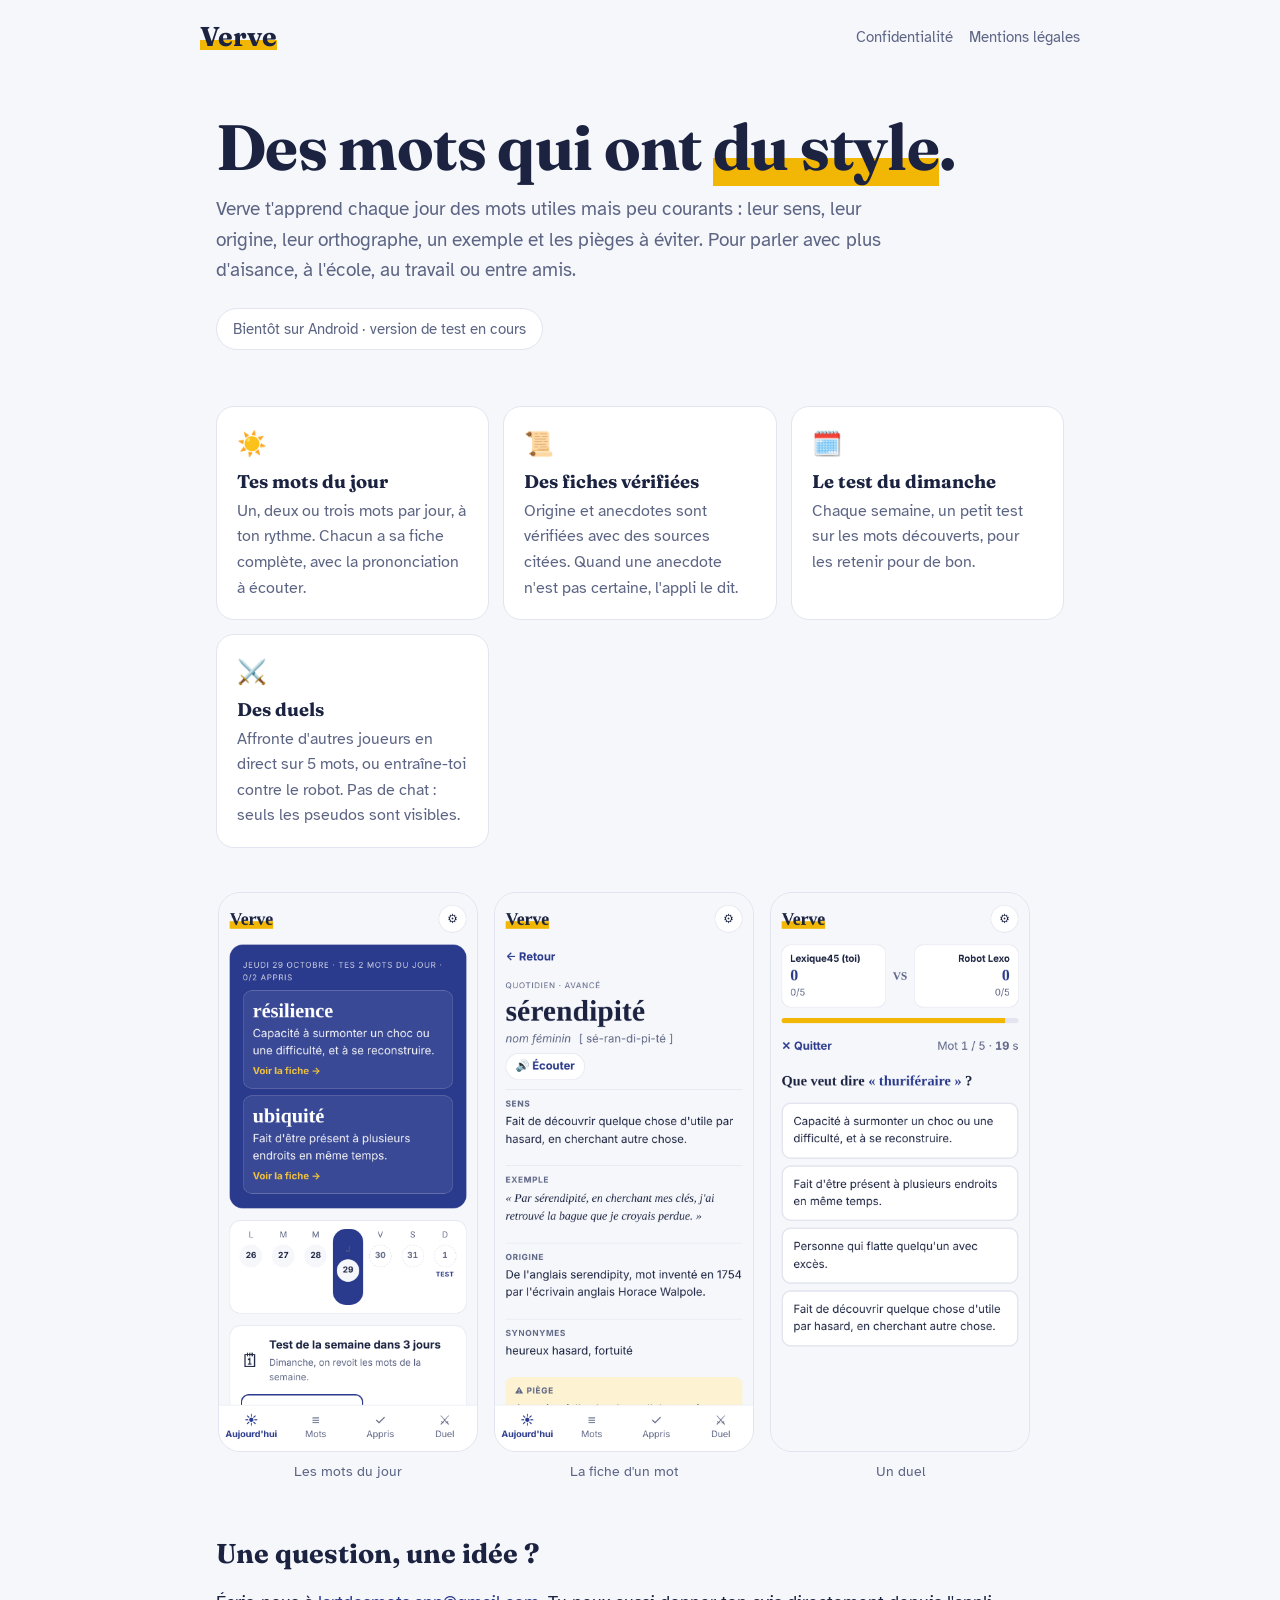
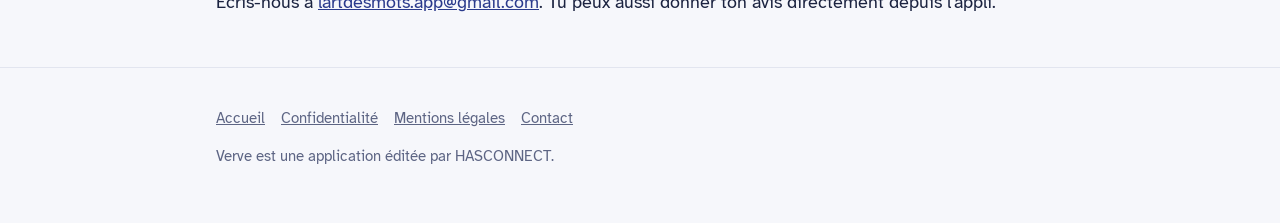
==== index.html @ aa83b2c1 "Site de l'application Verve : présentation, confidentialité, mentions légales Co-Authored-By: Claude" ====
<!doctype html>
<html lang="fr">
<head>
<meta charset="utf-8">
<meta name="viewport" content="width=device-width,initial-scale=1">
<link rel="preconnect" href="https://fonts.googleapis.com">
<link rel="stylesheet" href="https://fonts.googleapis.com/css2?family=Fraunces:opsz,wght@9..144,700&family=Atkinson+Hyperlegible:wght@400;700&display=swap">
<link rel="stylesheet" href="style.css">
<title>Verve – Dis-le !</title>
<meta name="description" content="Verve, l'application pour enrichir son vocabulaire : des mots utiles et peu courants chaque jour, leur origine, un test chaque dimanche et des duels entre joueurs.">
</head>
<body>
<header class="top wrap"><a class="logo" href="./">Verve</a><nav class="top"><a href="confidentialite.html">Confidentialité</a><a href="mentions-legales.html">Mentions légales</a></nav></header>
<main class="wrap">
  <section class="hero">
    <h1>Des mots qui ont <em>du style</em>.</h1>
    <p>Verve t'apprend chaque jour des mots utiles mais peu courants : leur sens, leur origine, leur orthographe, un exemple et les pièges à éviter. Pour parler avec plus d'aisance, à l'école, au travail ou entre amis.</p>
    <span class="badge">Bientôt sur Android · version de test en cours</span>
  </section>

  <div class="feat">
    <div class="card"><span class="ic" aria-hidden="true">☀️</span><h3>Tes mots du jour</h3><p>Un, deux ou trois mots par jour, à ton rythme. Chacun a sa fiche complète, avec la prononciation à écouter.</p></div>
    <div class="card"><span class="ic" aria-hidden="true">📜</span><h3>Des fiches vérifiées</h3><p>Origine et anecdotes sont vérifiées avec des sources citées. Quand une anecdote n'est pas certaine, l'appli le dit.</p></div>
    <div class="card"><span class="ic" aria-hidden="true">🗓️</span><h3>Le test du dimanche</h3><p>Chaque semaine, un petit test sur les mots découverts, pour les retenir pour de bon.</p></div>
    <div class="card"><span class="ic" aria-hidden="true">⚔️</span><h3>Des duels</h3><p>Affronte d'autres joueurs en direct sur 5 mots, ou entraîne-toi contre le robot. Pas de chat : seuls les pseudos sont visibles.</p></div>
  </div>

  <div class="shots" aria-label="Captures d'écran de l'application">
    <figure><img src="img/accueil.png" alt="Écran d'accueil : les deux mots du jour et la semaine" width="390" height="844" loading="lazy"><figcaption>Les mots du jour</figcaption></figure>
    <figure><img src="img/fiche.png" alt="Fiche du mot sérendipité" width="390" height="844" loading="lazy"><figcaption>La fiche d'un mot</figcaption></figure>
    <figure><img src="img/duel.png" alt="Un duel en cours" width="390" height="844" loading="lazy"><figcaption>Un duel</figcaption></figure>
  </div>

  <h2>Une question, une idée ?</h2>
  <p>Écris-nous à <a href="mailto:lartdesmots.app@gmail.com">lartdesmots.app@gmail.com</a>. Tu peux aussi donner ton avis directement depuis l'appli.</p>
</main>
<footer><div class="wrap"><p><a href="./">Accueil</a><a href="confidentialite.html">Confidentialité</a><a href="mentions-legales.html">Mentions légales</a><a href="mailto:lartdesmots.app@gmail.com">Contact</a></p><p>Verve est une application éditée par HASCONNECT.</p></div></footer>
</body>
</html>
---- style.css ----
:root{
  --bg:#f6f7fb; --surface:#ffffff; --ink:#1b2340; --muted:#5d6584; --line:#e2e5ef;
  --accent:#f2b705; --brand:#2a3a8c; --on-brand:#ffffff;
  --display:'Fraunces',Georgia,'Times New Roman',serif;
  --body:'Atkinson Hyperlegible',-apple-system,'Segoe UI',Roboto,sans-serif;
}
@media (prefers-color-scheme:dark){:root:not([data-theme="light"]){
  --bg:#11141f; --surface:#1a1f2e; --ink:#eceef6; --muted:#9aa1bb; --line:#2a3044;
  --accent:#f5c63c; --brand:#9fb0ff; --on-brand:#11141f; color-scheme:dark}}
:root[data-theme="dark"]{
  --bg:#11141f; --surface:#1a1f2e; --ink:#eceef6; --muted:#9aa1bb; --line:#2a3044;
  --accent:#f5c63c; --brand:#9fb0ff; --on-brand:#11141f; color-scheme:dark}
*{box-sizing:border-box}
body{background:var(--bg);color:var(--ink);font:18px/1.6 var(--body);margin:0}
a{color:var(--brand)}
.wrap{max-width:880px;margin:0 auto;padding:0 16px}
header.top{display:flex;align-items:center;justify-content:space-between;gap:12px;padding:22px 0}
.logo{font:700 1.7rem/1 var(--display);color:var(--ink);text-decoration:none;background:linear-gradient(transparent 62%,var(--accent) 62%)}
nav.top a{margin-left:16px;font-size:.95rem;text-decoration:none;color:var(--muted)}
nav.top a:hover{color:var(--brand)}
.hero{padding:40px 0 30px}
.hero h1{font:700 clamp(2.4rem,7vw,4rem)/1.05 var(--display);margin:0 0 14px;letter-spacing:-.01em}
.hero h1 em{font-style:normal;background:linear-gradient(transparent 64%,var(--accent) 64%)}
.hero p{font-size:1.2rem;color:var(--muted);max-width:36em;margin:0 0 22px}
.badge{display:inline-block;border:1px solid var(--line);background:var(--surface);border-radius:99px;padding:8px 16px;font-size:.95rem;color:var(--muted)}
.feat{display:grid;grid-template-columns:repeat(auto-fit,minmax(230px,1fr));gap:14px;margin:26px 0 40px}
.card{background:var(--surface);border:1px solid var(--line);border-radius:18px;padding:18px 20px}
.card h3{font:700 1.15rem/1.25 var(--display);margin:6px 0 6px}
.card p{margin:0;color:var(--muted);font-size:1rem}
.card .ic{font-size:1.5rem}
.shots{display:flex;gap:16px;overflow-x:auto;padding:4px 2px 18px;margin:0 0 30px;scroll-snap-type:x mandatory}
.shots figure{margin:0;flex:0 0 min(260px,72vw);scroll-snap-align:start}
.shots img{width:100%;height:auto;border-radius:22px;border:1px solid var(--line);display:block}
.shots figcaption{font-size:.9rem;color:var(--muted);text-align:center;margin-top:8px}
h2{font:700 1.7rem/1.2 var(--display);margin:36px 0 12px}
.doc h1{font:700 clamp(2rem,6vw,2.8rem)/1.1 var(--display);margin:24px 0 8px}
.doc h2{font-size:1.35rem;margin:30px 0 8px}
.doc .maj{color:var(--muted);margin:0 0 20px}
.doc table{border-collapse:collapse;width:100%;font-size:.95rem;margin:10px 0}
.doc th,.doc td{border:1px solid var(--line);padding:8px 10px;text-align:left;vertical-align:top}
.doc th{background:var(--surface)}
.tbl{overflow-x:auto}
footer{border-top:1px solid var(--line);margin-top:50px;padding:24px 0 40px;color:var(--muted);font-size:.92rem}
footer a{color:var(--muted);margin-right:16px}
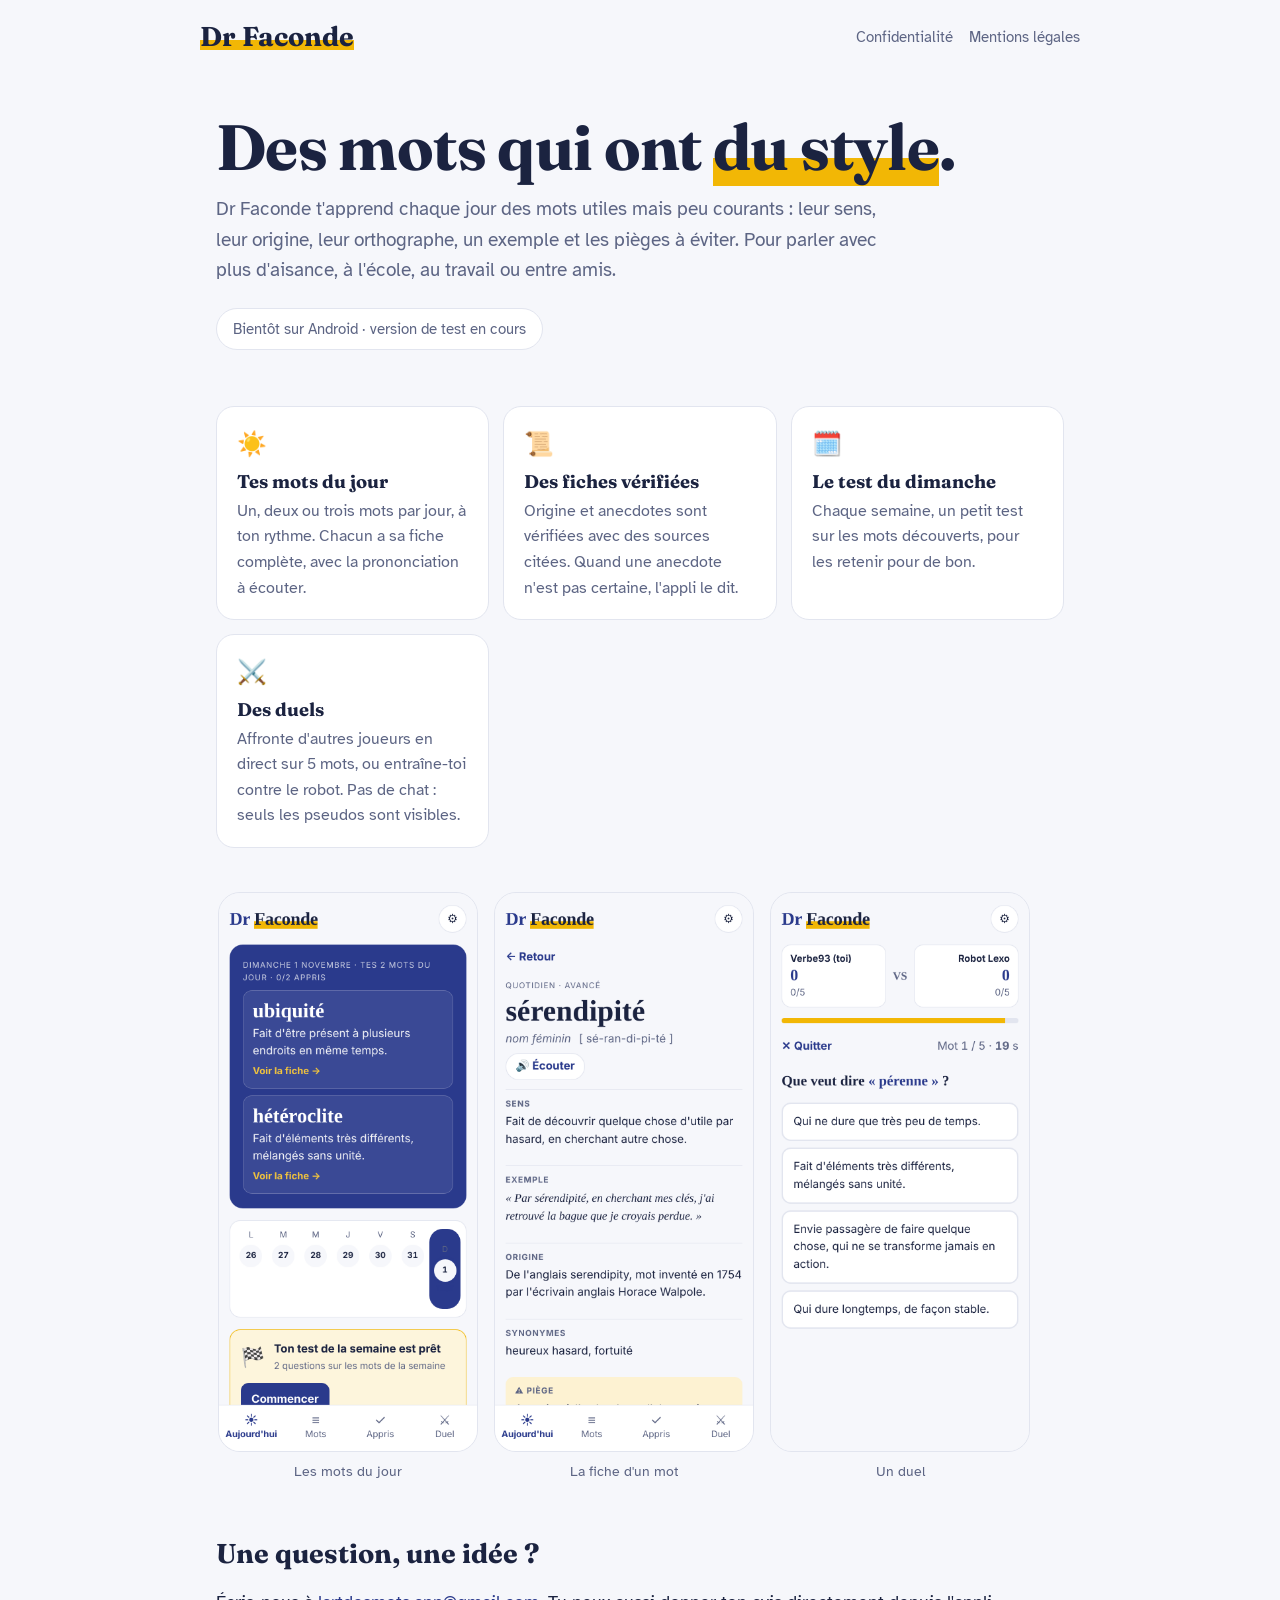
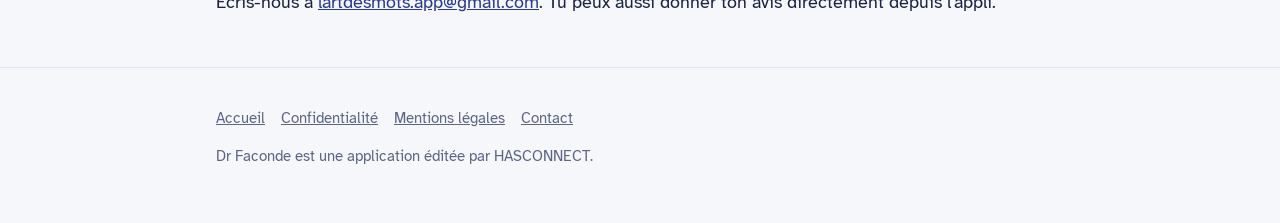
==== commit d3b7853a: "Le site passe au nom Dr Faconde ; mention de la marque FACONDE Co-Authored-By: Claude Opus 5.5 <nore" ====
--- a/index.html
+++ b/index.html
@@ -6,15 +6,15 @@
 <link rel="preconnect" href="https://fonts.googleapis.com">
 <link rel="stylesheet" href="https://fonts.googleapis.com/css2?family=Fraunces:opsz,wght@9..144,700&family=Atkinson+Hyperlegible:wght@400;700&display=swap">
 <link rel="stylesheet" href="style.css">
-<title>Verve – Dis-le !</title>
-<meta name="description" content="Verve, l'application pour enrichir son vocabulaire : des mots utiles et peu courants chaque jour, leur origine, un test chaque dimanche et des duels entre joueurs.">
+<title>Dr Faconde – Dis-le !</title>
+<meta name="description" content="Dr Faconde, l'application pour enrichir son vocabulaire : des mots utiles et peu courants chaque jour, leur origine, un test chaque dimanche et des duels entre joueurs.">
 </head>
 <body>
-<header class="top wrap"><a class="logo" href="./">Verve</a><nav class="top"><a href="confidentialite.html">Confidentialité</a><a href="mentions-legales.html">Mentions légales</a></nav></header>
+<header class="top wrap"><a class="logo" href="./">Dr Faconde</a><nav class="top"><a href="confidentialite.html">Confidentialité</a><a href="mentions-legales.html">Mentions légales</a></nav></header>
 <main class="wrap">
   <section class="hero">
     <h1>Des mots qui ont <em>du style</em>.</h1>
-    <p>Verve t'apprend chaque jour des mots utiles mais peu courants : leur sens, leur origine, leur orthographe, un exemple et les pièges à éviter. Pour parler avec plus d'aisance, à l'école, au travail ou entre amis.</p>
+    <p>Dr Faconde t'apprend chaque jour des mots utiles mais peu courants : leur sens, leur origine, leur orthographe, un exemple et les pièges à éviter. Pour parler avec plus d'aisance, à l'école, au travail ou entre amis.</p>
     <span class="badge">Bientôt sur Android · version de test en cours</span>
   </section>
 
@@ -34,6 +34,6 @@
   <h2>Une question, une idée ?</h2>
   <p>Écris-nous à <a href="mailto:lartdesmots.app@gmail.com">lartdesmots.app@gmail.com</a>. Tu peux aussi donner ton avis directement depuis l'appli.</p>
 </main>
-<footer><div class="wrap"><p><a href="./">Accueil</a><a href="confidentialite.html">Confidentialité</a><a href="mentions-legales.html">Mentions légales</a><a href="mailto:lartdesmots.app@gmail.com">Contact</a></p><p>Verve est une application éditée par HASCONNECT.</p></div></footer>
+<footer><div class="wrap"><p><a href="./">Accueil</a><a href="confidentialite.html">Confidentialité</a><a href="mentions-legales.html">Mentions légales</a><a href="mailto:lartdesmots.app@gmail.com">Contact</a></p><p>Dr Faconde est une application éditée par HASCONNECT.</p></div></footer>
 </body>
 </html>
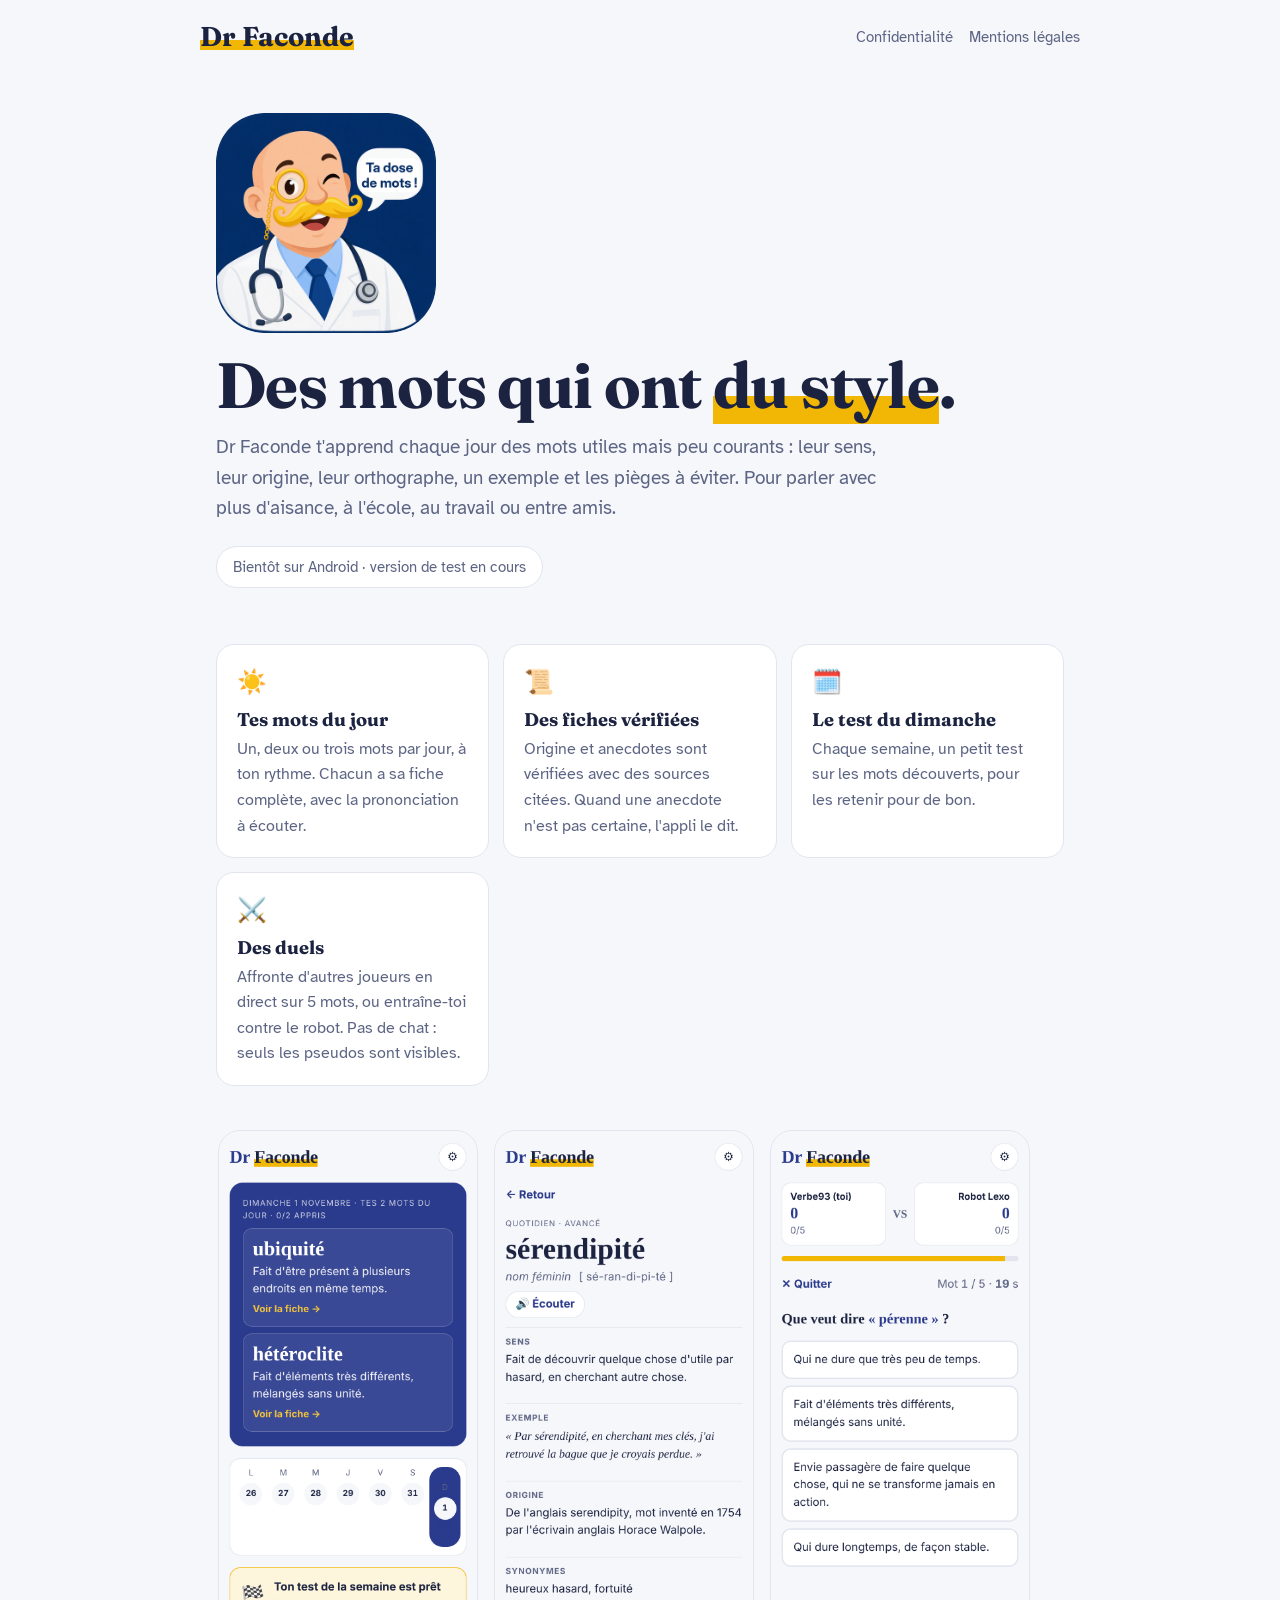
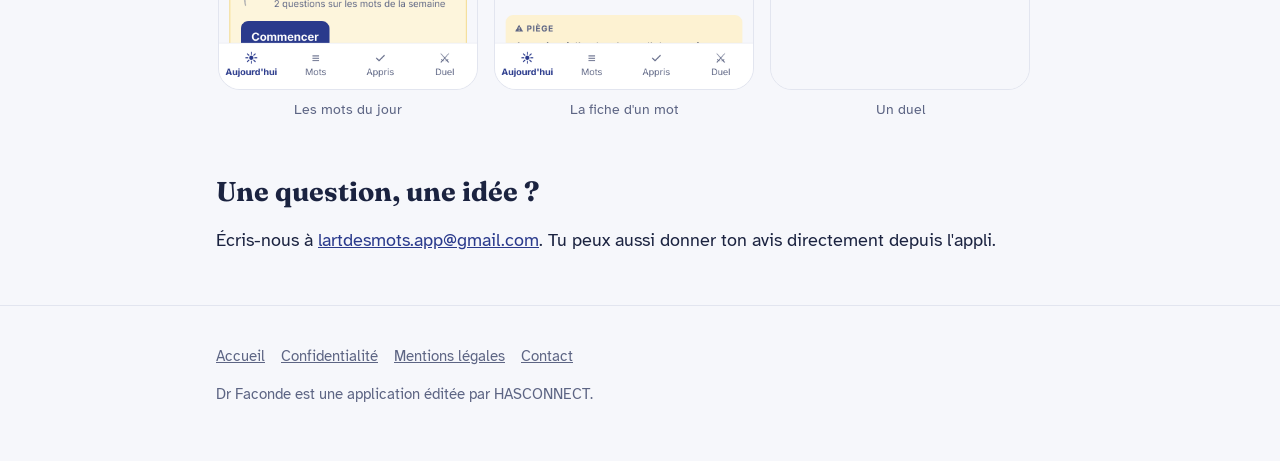
==== commit 30cc25ad: "Site : Dr Faconde et son slogan « Ta dose de mots ! » Co-Authored-By: Claude Opus 5.5 <noreply@anthr" ====
--- a/index.html
+++ b/index.html
@@ -6,13 +6,15 @@
 <link rel="preconnect" href="https://fonts.googleapis.com">
 <link rel="stylesheet" href="https://fonts.googleapis.com/css2?family=Fraunces:opsz,wght@9..144,700&family=Atkinson+Hyperlegible:wght@400;700&display=swap">
 <link rel="stylesheet" href="style.css">
-<title>Dr Faconde – Dis-le !</title>
+<title>Dr Faconde – Ta dose de mots !</title>
+<link rel="icon" href="img/dr-faconde.png">
 <meta name="description" content="Dr Faconde, l'application pour enrichir son vocabulaire : des mots utiles et peu courants chaque jour, leur origine, un test chaque dimanche et des duels entre joueurs.">
 </head>
 <body>
 <header class="top wrap"><a class="logo" href="./">Dr Faconde</a><nav class="top"><a href="confidentialite.html">Confidentialité</a><a href="mentions-legales.html">Mentions légales</a></nav></header>
 <main class="wrap">
   <section class="hero">
+    <img class="perso" src="img/dr-faconde.png" alt="Dr Faconde, un docteur à monocle et moustache jaune, dit : Ta dose de mots !" width="512" height="512">
     <h1>Des mots qui ont <em>du style</em>.</h1>
     <p>Dr Faconde t'apprend chaque jour des mots utiles mais peu courants : leur sens, leur origine, leur orthographe, un exemple et les pièges à éviter. Pour parler avec plus d'aisance, à l'école, au travail ou entre amis.</p>
     <span class="badge">Bientôt sur Android · version de test en cours</span>
--- a/style.css
+++ b/style.css
@@ -42,3 +42,5 @@
 .tbl{overflow-x:auto}
 footer{border-top:1px solid var(--line);margin-top:50px;padding:24px 0 40px;color:var(--muted);font-size:.92rem}
 footer a{color:var(--muted);margin-right:16px}
+
+.hero .perso{width:min(220px,55vw);height:auto;display:block;margin:0 0 18px;border-radius:22%}
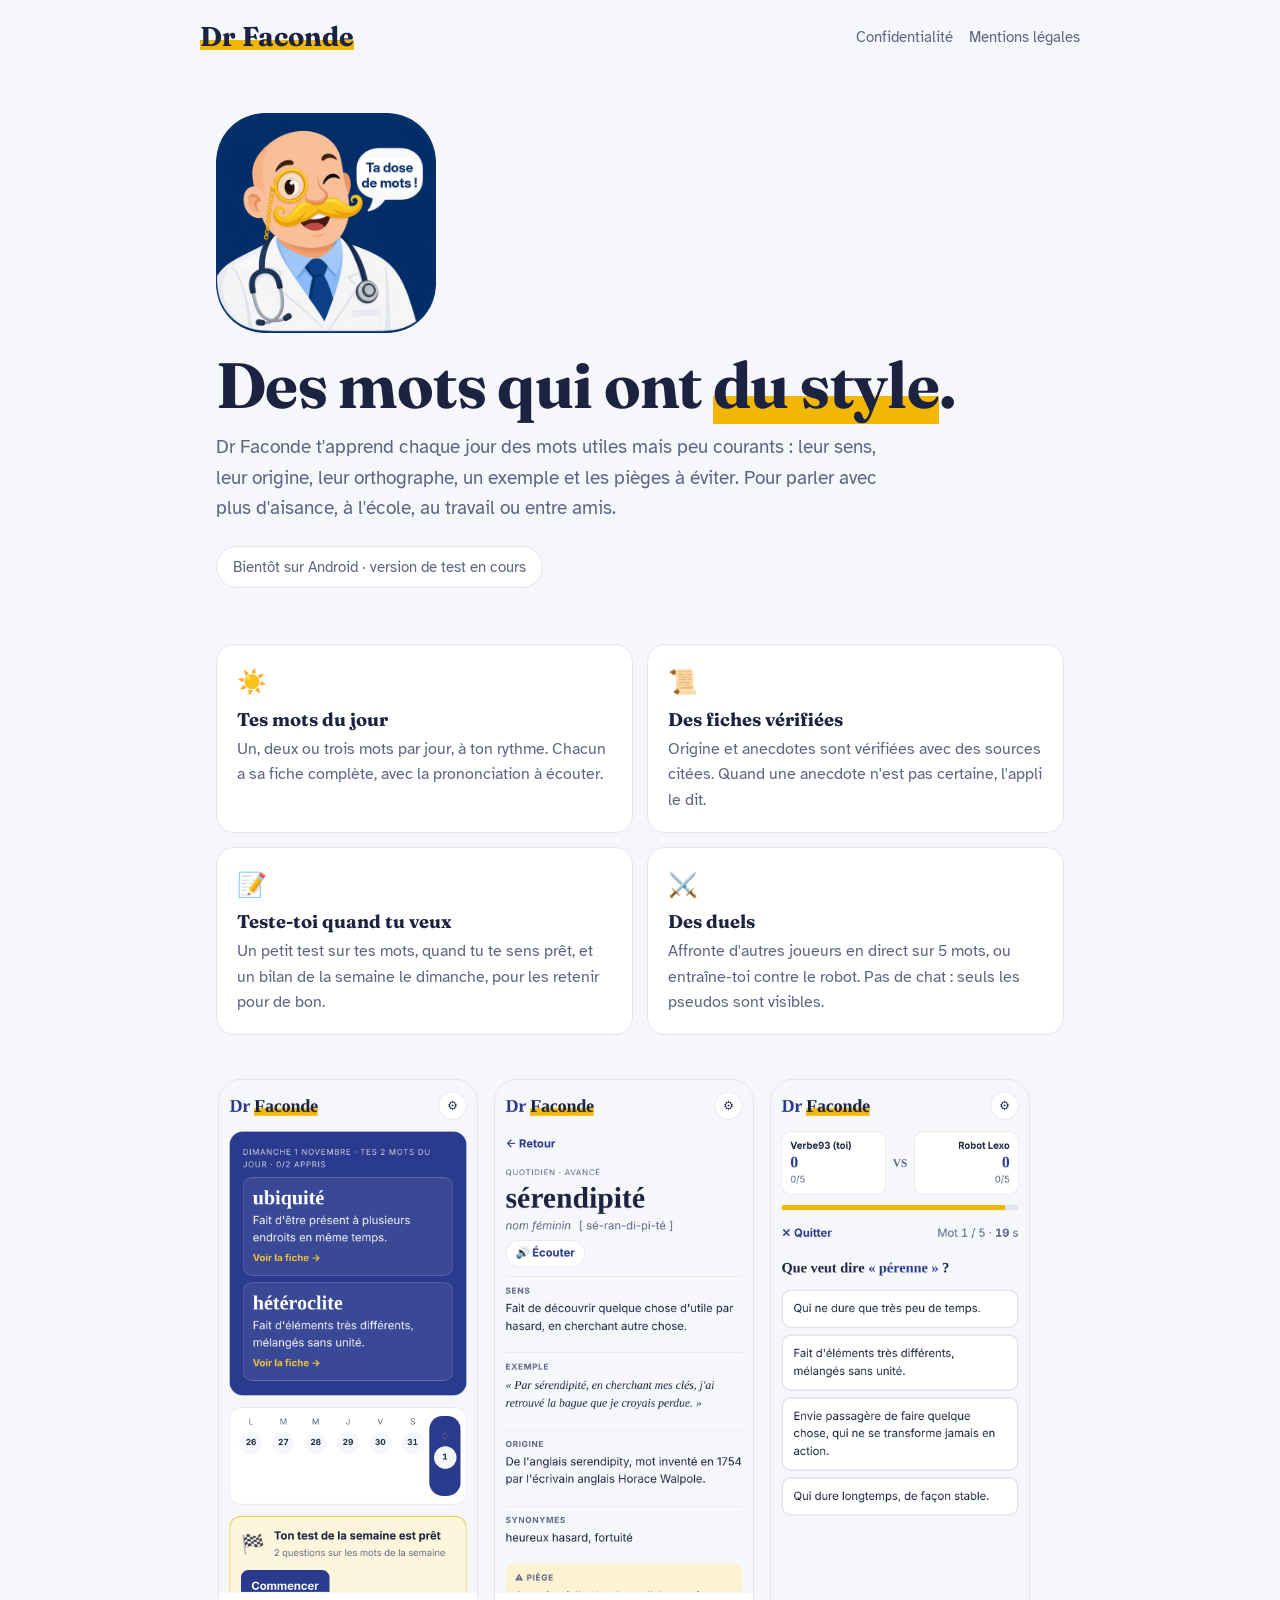
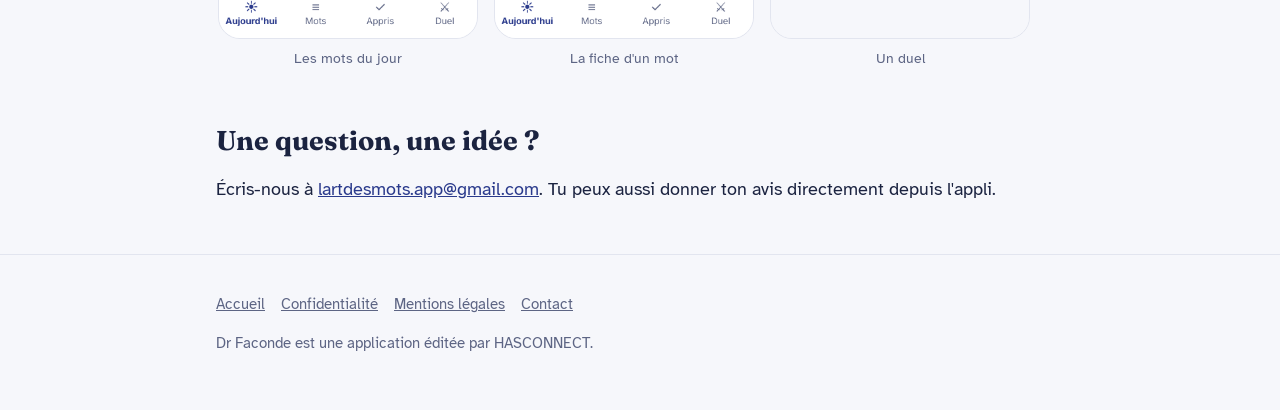
==== commit 9acd26ca: "Site : test quand on se sent prêt Co-Authored-By: Claude Opus 5.5 <noreply@anthropic.com> Claude-Ses" ====
--- a/index.html
+++ b/index.html
@@ -8,7 +8,7 @@
 <link rel="stylesheet" href="style.css">
 <title>Dr Faconde – Ta dose de mots !</title>
 <link rel="icon" href="img/dr-faconde.png">
-<meta name="description" content="Dr Faconde, l'application pour enrichir son vocabulaire : des mots utiles et peu courants chaque jour, leur origine, un test chaque dimanche et des duels entre joueurs.">
+<meta name="description" content="Dr Faconde, l'application pour enrichir son vocabulaire : des mots utiles et peu courants chaque jour, leur origine, des tests quand on se sent prêt et des duels entre joueurs.">
 </head>
 <body>
 <header class="top wrap"><a class="logo" href="./">Dr Faconde</a><nav class="top"><a href="confidentialite.html">Confidentialité</a><a href="mentions-legales.html">Mentions légales</a></nav></header>
@@ -23,7 +23,7 @@
   <div class="feat">
     <div class="card"><span class="ic" aria-hidden="true">☀️</span><h3>Tes mots du jour</h3><p>Un, deux ou trois mots par jour, à ton rythme. Chacun a sa fiche complète, avec la prononciation à écouter.</p></div>
     <div class="card"><span class="ic" aria-hidden="true">📜</span><h3>Des fiches vérifiées</h3><p>Origine et anecdotes sont vérifiées avec des sources citées. Quand une anecdote n'est pas certaine, l'appli le dit.</p></div>
-    <div class="card"><span class="ic" aria-hidden="true">🗓️</span><h3>Le test du dimanche</h3><p>Chaque semaine, un petit test sur les mots découverts, pour les retenir pour de bon.</p></div>
+    <div class="card"><span class="ic" aria-hidden="true">📝</span><h3>Teste-toi quand tu veux</h3><p>Un petit test sur tes mots, quand tu te sens prêt, et un bilan de la semaine le dimanche, pour les retenir pour de bon.</p></div>
     <div class="card"><span class="ic" aria-hidden="true">⚔️</span><h3>Des duels</h3><p>Affronte d'autres joueurs en direct sur 5 mots, ou entraîne-toi contre le robot. Pas de chat : seuls les pseudos sont visibles.</p></div>
   </div>
 
--- a/style.css
+++ b/style.css
@@ -23,7 +23,7 @@
 .hero h1 em{font-style:normal;background:linear-gradient(transparent 64%,var(--accent) 64%)}
 .hero p{font-size:1.2rem;color:var(--muted);max-width:36em;margin:0 0 22px}
 .badge{display:inline-block;border:1px solid var(--line);background:var(--surface);border-radius:99px;padding:8px 16px;font-size:.95rem;color:var(--muted)}
-.feat{display:grid;grid-template-columns:repeat(auto-fit,minmax(230px,1fr));gap:14px;margin:26px 0 40px}
+.feat{display:grid;grid-template-columns:repeat(auto-fit,minmax(min(100%,340px),1fr));gap:14px;margin:26px 0 40px}
 .card{background:var(--surface);border:1px solid var(--line);border-radius:18px;padding:18px 20px}
 .card h3{font:700 1.15rem/1.25 var(--display);margin:6px 0 6px}
 .card p{margin:0;color:var(--muted);font-size:1rem}
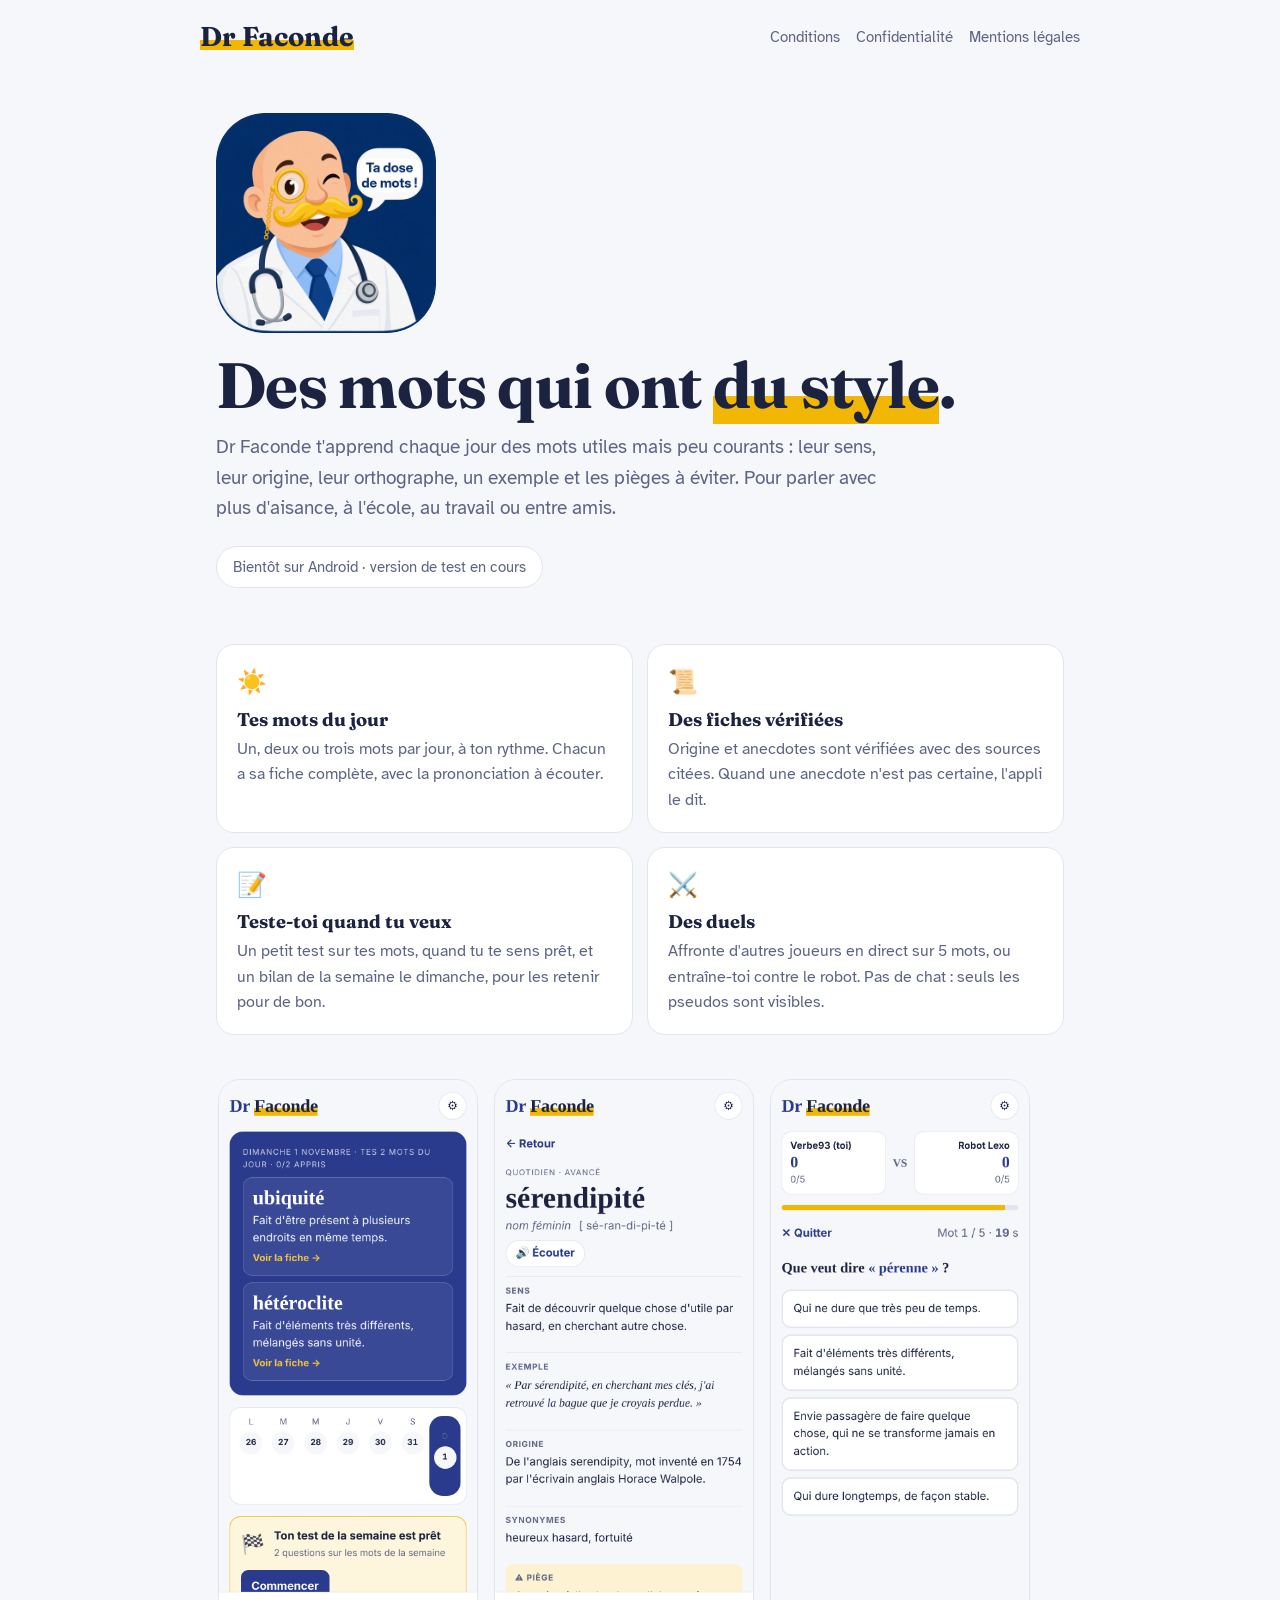
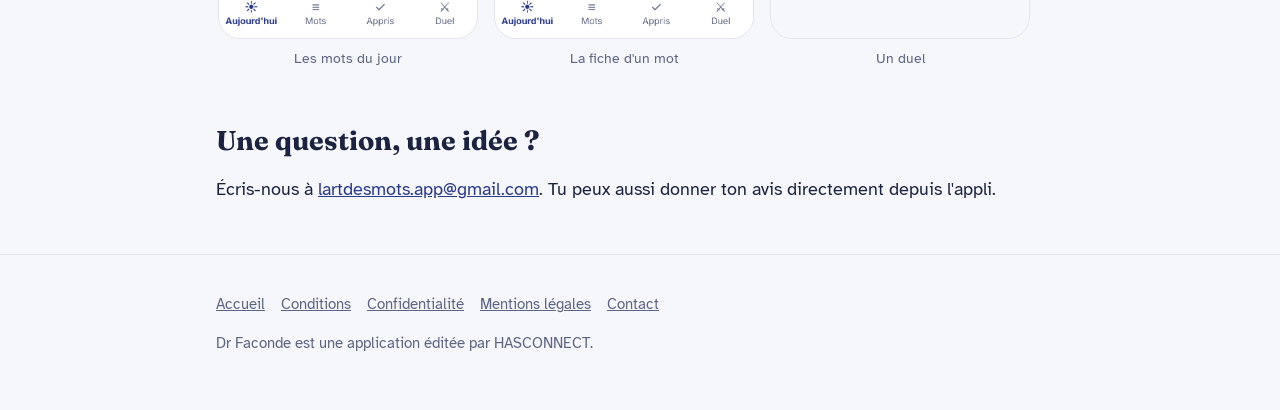
==== commit 028ef8b0: "Ajout des conditions d'utilisation Co-Authored-By: Claude Opus 5.5 <noreply@anthropic.com> Claude-Se" ====
--- a/index.html
+++ b/index.html
@@ -11,7 +11,7 @@
 <meta name="description" content="Dr Faconde, l'application pour enrichir son vocabulaire : des mots utiles et peu courants chaque jour, leur origine, des tests quand on se sent prêt et des duels entre joueurs.">
 </head>
 <body>
-<header class="top wrap"><a class="logo" href="./">Dr Faconde</a><nav class="top"><a href="confidentialite.html">Confidentialité</a><a href="mentions-legales.html">Mentions légales</a></nav></header>
+<header class="top wrap"><a class="logo" href="./">Dr Faconde</a><nav class="top"><a href="conditions.html">Conditions</a><a href="confidentialite.html">Confidentialité</a><a href="mentions-legales.html">Mentions légales</a></nav></header>
 <main class="wrap">
   <section class="hero">
     <img class="perso" src="img/dr-faconde.png" alt="Dr Faconde, un docteur à monocle et moustache jaune, dit : Ta dose de mots !" width="512" height="512">
@@ -36,6 +36,6 @@
   <h2>Une question, une idée ?</h2>
   <p>Écris-nous à <a href="mailto:lartdesmots.app@gmail.com">lartdesmots.app@gmail.com</a>. Tu peux aussi donner ton avis directement depuis l'appli.</p>
 </main>
-<footer><div class="wrap"><p><a href="./">Accueil</a><a href="confidentialite.html">Confidentialité</a><a href="mentions-legales.html">Mentions légales</a><a href="mailto:lartdesmots.app@gmail.com">Contact</a></p><p>Dr Faconde est une application éditée par HASCONNECT.</p></div></footer>
+<footer><div class="wrap"><p><a href="./">Accueil</a><a href="conditions.html">Conditions</a><a href="confidentialite.html">Confidentialité</a><a href="mentions-legales.html">Mentions légales</a><a href="mailto:lartdesmots.app@gmail.com">Contact</a></p><p>Dr Faconde est une application éditée par HASCONNECT.</p></div></footer>
 </body>
 </html>
